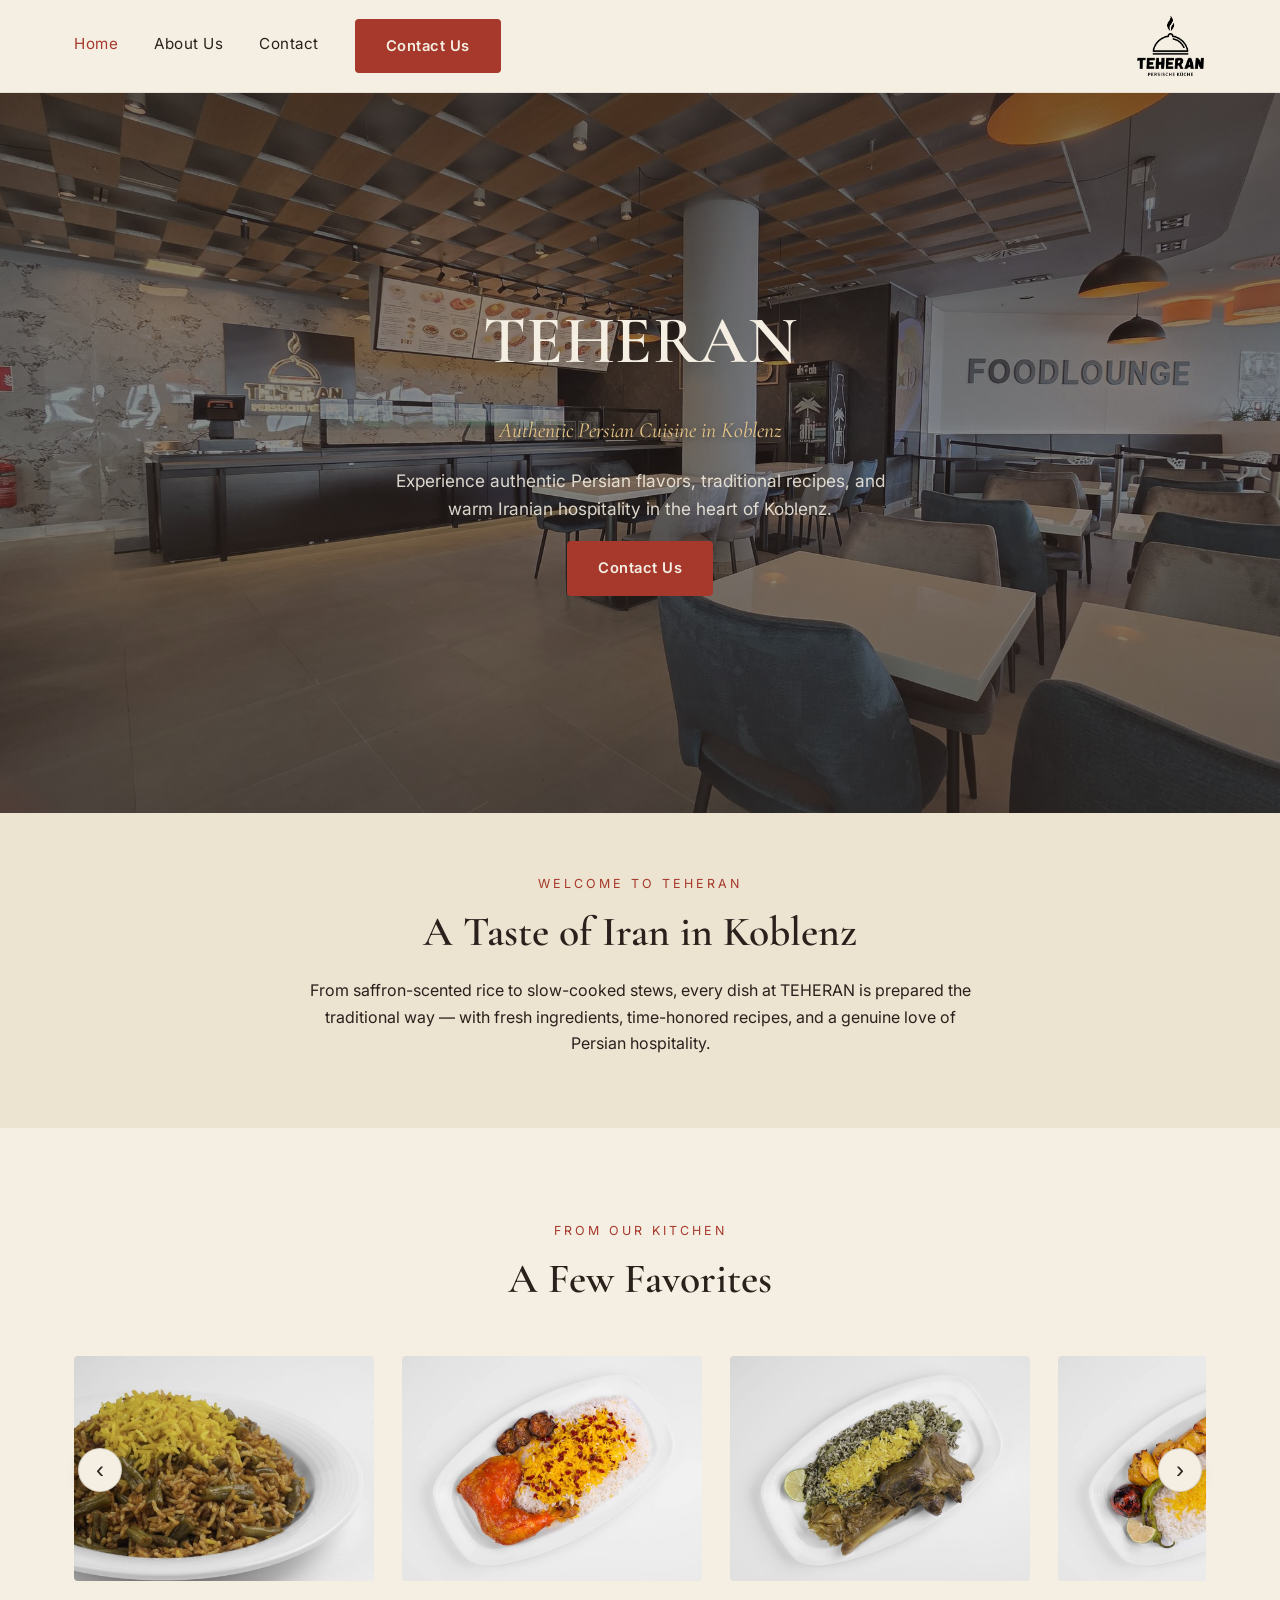
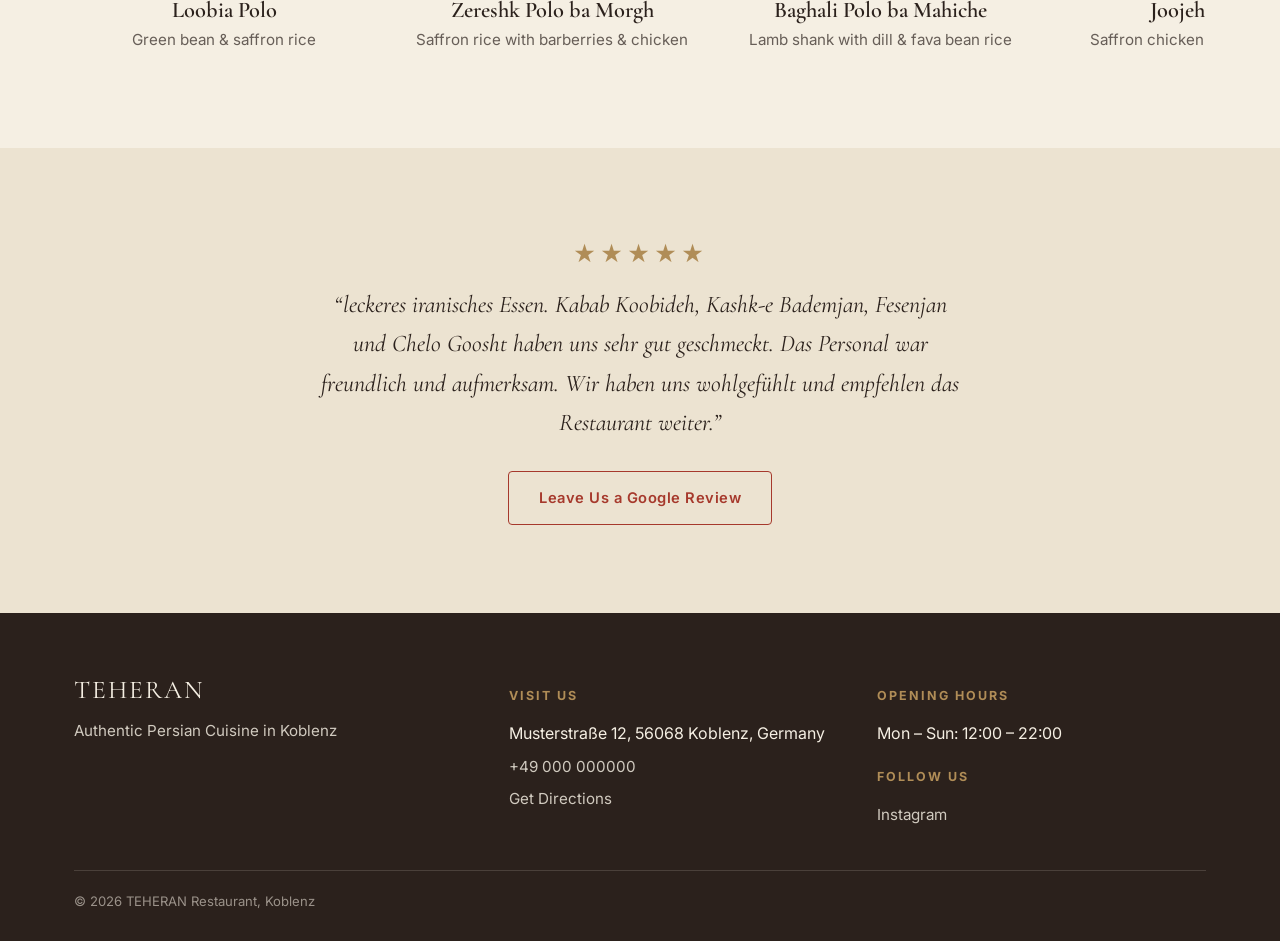
==== index.html @ 73b54c06 "Swap in a real customer review (German) Replace the placeholder review quote with an actual guest re" ====
<!DOCTYPE html>
<html lang="en">
<head>
<meta charset="UTF-8">
<meta name="viewport" content="width=device-width, initial-scale=1.0">
<title>TEHERAN — Authentic Persian Cuisine in Koblenz</title>
<meta name="description" content="TEHERAN is an authentic Persian restaurant in Koblenz, Germany, serving traditional Iranian dishes made with fresh ingredients and warm hospitality.">
<link rel="icon" type="image/png" href="images/logo.png">
<link rel="preconnect" href="https://fonts.googleapis.com">
<link rel="preconnect" href="https://fonts.gstatic.com" crossorigin>
<link href="https://fonts.googleapis.com/css2?family=Cormorant+Garamond:ital,wght@0,500;0,600;1,500&family=Inter:wght@400;500;600&display=swap" rel="stylesheet">
<link rel="stylesheet" href="css/styles.css">
</head>
<body>

<header class="site-header">
  <nav class="nav">
    <a class="nav-brand" href="index.html">
      <img src="images/logo.png" alt="TEHERAN Persian Restaurant logo">
    </a>
    <button class="nav-toggle" aria-label="Toggle navigation" aria-expanded="false">
      <span></span><span></span><span></span>
    </button>
    <div class="nav-menu">
      <div class="nav-links">
        <a href="index.html" aria-current="page">Home</a>
        <a href="about.html">About Us</a>
        <a href="contact.html">Contact</a>
      </div>
      <div class="nav-actions">
        <a class="btn btn-primary" href="contact.html">Contact Us</a>
      </div>
    </div>
  </nav>
</header>

<main>

  <section class="hero">
    <img class="hero-bg" src="images/hero-restaurant.jpg" alt="Inside the TEHERAN restaurant in Koblenz">
    <div class="hero-scrim"></div>
    <div class="container hero-copy">
      <h1>TEHERAN</h1>
      <p class="tagline">Authentic Persian Cuisine in Koblenz</p>
      <p class="lead">Experience authentic Persian flavors, traditional recipes, and warm Iranian hospitality in the heart of Koblenz.</p>
      <div class="btn-row">
        <a class="btn btn-primary" href="contact.html">Contact Us</a>
      </div>
    </div>
  </section>

  <section class="section-tight bg-alt">
    <div class="container intro">
      <span class="eyebrow">Welcome to Teheran</span>
      <h2>A Taste of Iran in Koblenz</h2>
      <p>From saffron-scented rice to slow-cooked stews, every dish at TEHERAN is prepared the traditional way — with fresh ingredients, time-honored recipes, and a genuine love of Persian hospitality.</p>
    </div>
  </section>

  <section id="dishes">
    <div class="container">
      <div class="text-center">
        <span class="eyebrow">From Our Kitchen</span>
        <h2>A Few Favorites</h2>
      </div>
      <div class="carousel-wrap">
        <button class="carousel-arrow prev" type="button" aria-label="Previous dish">&#8249;</button>
        <div class="carousel" id="dish-carousel">
          <div class="carousel-track">
            <figure class="carousel-item">
              <img src="images/dish-loobia-polo.jpg" alt="Loobia Polo — Persian green bean and saffron rice">
              <figcaption>
                <h3>Loobia Polo</h3>
                <p>Green bean &amp; saffron rice</p>
              </figcaption>
            </figure>
            <figure class="carousel-item">
              <img src="images/dish-chicken-saffron-rice.jpg" alt="Zereshk Polo ba Morgh — saffron rice with barberries and chicken">
              <figcaption>
                <h3>Zereshk Polo ba Morgh</h3>
                <p>Saffron rice with barberries &amp; chicken</p>
              </figcaption>
            </figure>
            <figure class="carousel-item">
              <img src="images/dish-baghali-polo-mahiche.jpg" alt="Baghali Polo ba Mahiche — lamb shank with dill and fava bean rice">
              <figcaption>
                <h3>Baghali Polo ba Mahiche</h3>
                <p>Lamb shank with dill &amp; fava bean rice</p>
              </figcaption>
            </figure>
            <figure class="carousel-item">
              <img src="images/dish-joojeh-kabab.jpg" alt="Joojeh Kabab — saffron chicken skewer with rice">
              <figcaption>
                <h3>Joojeh Kabab</h3>
                <p>Saffron chicken skewer with rice</p>
              </figcaption>
            </figure>
            <figure class="carousel-item">
              <img src="images/dish-ghormeh-sabzi.jpg" alt="Ghormeh Sabzi — Persian herb and kidney bean stew with rice">
              <figcaption>
                <h3>Ghormeh Sabzi</h3>
                <p>Herb &amp; kidney bean stew</p>
              </figcaption>
            </figure>
            <figure class="carousel-item">
              <img src="images/dish-kabab-koobideh.jpg" alt="Kabab Koobideh — Persian minced meat skewer with rice">
              <figcaption>
                <h3>Kabab Koobideh</h3>
                <p>Persian minced meat skewer</p>
              </figcaption>
            </figure>
            <figure class="carousel-item">
              <img src="images/dish-gheimeh.jpg" alt="Gheimeh — Persian split pea stew with rice">
              <figcaption>
                <h3>Gheimeh</h3>
                <p>Persian split pea stew</p>
              </figcaption>
            </figure>
          </div>
        </div>
        <button class="carousel-arrow next" type="button" aria-label="Next dish">&#8250;</button>
      </div>
    </div>
  </section>

  <section class="bg-alt reviews">
    <div class="container">
      <div class="stars" aria-hidden="true">★★★★★</div>
      <blockquote>&ldquo;leckeres iranisches Essen. Kabab Koobideh, Kashk-e Bademjan, Fesenjan und Chelo Goosht haben uns sehr gut geschmeckt. Das Personal war freundlich und aufmerksam. Wir haben uns wohlgefühlt und empfehlen das Restaurant weiter.&rdquo;</blockquote>
      <!-- Replace href with your restaurant's actual Google Maps review link -->
      <a class="btn btn-ghost" href="https://search.google.com/local/writereview?placeid=REPLACE_WITH_YOUR_PLACE_ID" target="_blank" rel="noopener">Leave Us a Google Review</a>
    </div>
  </section>

</main>

<footer class="site-footer">
  <div class="container">
    <div class="footer-grid">
      <div class="footer-col">
        <div class="footer-brand-name">TEHERAN</div>
        <p>Authentic Persian Cuisine in Koblenz</p>
      </div>
      <div class="footer-col">
        <h4>Visit Us</h4>
        <div>Musterstraße 12, 56068 Koblenz, Germany</div>
        <div><a href="tel:+49000000000">+49 000 000000</a></div>
        <div><a href="https://maps.google.com/?q=Koblenz+Germany" target="_blank" rel="noopener">Get Directions</a></div>
      </div>
      <div class="footer-col">
        <h4>Opening Hours</h4>
        <div>Mon – Sun: 12:00 – 22:00</div>
        <h4 style="margin-top:20px;">Follow Us</h4>
        <div><a href="https://instagram.com/" target="_blank" rel="noopener">Instagram</a></div>
      </div>
    </div>
    <div class="footer-bottom">
      <span>&copy; 2026 TEHERAN Restaurant, Koblenz</span>
    </div>
  </div>
</footer>

<script src="js/main.js"></script>
</body>
</html>
---- css/styles.css ----
/* ==========================================================================
   TEHERAN — Persian Restaurant, Koblenz
   Palette extracted from the restaurant logo:
   cream/ivory background, deep terracotta-red, dark brown/black linework,
   muted olive-green, warm gold/olive accents.
   ========================================================================== */

:root {
  --cream: #F5EFE3;
  --cream-alt: #ECE3D1;
  --ink: #2B211C;
  --red: #A6392C;
  --red-dark: #832C22;
  --green: #6B7B4E;
  --gold: #B08D57;

  --font-heading: 'Cormorant Garamond', Georgia, 'Times New Roman', serif;
  --font-body: 'Inter', -apple-system, BlinkMacSystemFont, 'Segoe UI', sans-serif;

  --max-width: 1180px;
  --radius: 4px;
}

* { box-sizing: border-box; }

html { scroll-behavior: smooth; }

body {
  margin: 0;
  background: var(--cream);
  color: var(--ink);
  font-family: var(--font-body);
  font-size: 16px;
  line-height: 1.65;
  -webkit-font-smoothing: antialiased;
}

img { max-width: 100%; display: block; }

a { color: inherit; text-decoration: none; }

h1, h2, h3 {
  font-family: var(--font-heading);
  font-weight: 600;
  line-height: 1.15;
  margin: 0 0 0.5em;
  color: var(--ink);
}

h1 { font-size: clamp(2.6rem, 6vw, 4.2rem); letter-spacing: 0.5px; }
h2 { font-size: clamp(1.9rem, 4vw, 2.6rem); }
h3 { font-size: 1.4rem; }

p { margin: 0 0 1em; }

.container {
  max-width: var(--max-width);
  margin: 0 auto;
  padding: 0 24px;
}

.eyebrow {
  display: inline-block;
  font-family: var(--font-body);
  font-size: 0.78rem;
  letter-spacing: 3px;
  text-transform: uppercase;
  color: var(--red);
  margin-bottom: 14px;
}

section { padding: 88px 0; }

.section-tight { padding: 56px 0; }

.bg-alt { background: var(--cream-alt); }

.text-center { text-align: center; }

/* ---------------- Buttons ---------------- */

.btn {
  display: inline-flex;
  align-items: center;
  justify-content: center;
  gap: 8px;
  padding: 14px 30px;
  border-radius: var(--radius);
  font-family: var(--font-body);
  font-size: 0.92rem;
  font-weight: 600;
  letter-spacing: 0.5px;
  border: 1px solid transparent;
  cursor: pointer;
  transition: background-color 0.2s ease, color 0.2s ease, border-color 0.2s ease, transform 0.15s ease;
}

.btn:hover { transform: translateY(-1px); }

.btn-primary {
  background: var(--red);
  color: var(--cream);
}
.btn-primary:hover { background: var(--red-dark); }

.btn-outline {
  background: transparent;
  color: var(--ink);
  border-color: var(--ink);
}
.btn-outline:hover { background: var(--ink); color: var(--cream); }

.btn-ghost {
  background: transparent;
  color: var(--red);
  border-color: var(--red);
}
.btn-ghost:hover { background: var(--red); color: var(--cream); }

.btn-row {
  display: flex;
  flex-wrap: wrap;
  gap: 16px;
}

/* ---------------- Header / Nav ---------------- */

.site-header {
  position: sticky;
  top: 0;
  z-index: 100;
  background: rgba(245, 239, 227, 0.94);
  backdrop-filter: saturate(140%) blur(6px);
  border-bottom: 1px solid rgba(43, 33, 28, 0.08);
}

.nav {
  display: flex;
  align-items: center;
  justify-content: space-between;
  padding: 14px 24px;
  max-width: var(--max-width);
  margin: 0 auto;
}

.nav-brand {
  display: flex;
  align-items: center;
  gap: 12px;
}

.nav-brand img {
  height: 64px;
  width: auto;
  object-fit: contain;
}

.nav-brand { order: 3; }
.nav-toggle { order: 2; }
.nav-menu { order: 1; }

.nav-brand-name {
  font-family: var(--font-heading);
  font-size: 1.4rem;
  letter-spacing: 2px;
  font-weight: 600;
  color: var(--ink);
}

.nav-menu {
  display: flex;
  align-items: center;
  gap: 36px;
}

.nav-links {
  display: flex;
  align-items: center;
  gap: 36px;
}

.nav-links a {
  font-size: 0.95rem;
  letter-spacing: 0.5px;
  color: var(--ink);
  position: relative;
  padding-bottom: 4px;
}

.nav-links a:hover,
.nav-links a[aria-current="page"] {
  color: var(--red);
}

.nav-actions { display: flex; align-items: center; gap: 20px; }

.nav-toggle {
  display: none;
  flex-direction: column;
  gap: 5px;
  background: none;
  border: none;
  cursor: pointer;
  padding: 8px;
}

.nav-toggle span {
  width: 24px;
  height: 2px;
  background: var(--ink);
  display: block;
}

/* ---------------- Hero ---------------- */

.hero {
  position: relative;
  display: flex;
  align-items: center;
  justify-content: center;
  min-height: 560px;
  height: 82vh;
  max-height: 720px;
  overflow: hidden;
}

.hero-bg {
  position: absolute;
  inset: 0;
  width: 100%;
  height: 100%;
  object-fit: cover;
  z-index: 0;
}

.hero-scrim {
  position: absolute;
  inset: 0;
  z-index: 1;
  background: linear-gradient(
    180deg,
    rgba(43, 33, 28, 0.62) 0%,
    rgba(43, 33, 28, 0.5) 50%,
    rgba(43, 33, 28, 0.68) 100%
  );
}

.hero-copy {
  position: relative;
  z-index: 2;
  padding: 48px 0 56px;
  color: var(--cream);
  text-align: center;
}

.hero-copy h1 { color: var(--cream); }

.hero-copy .tagline {
  font-family: var(--font-heading);
  font-style: italic;
  font-size: 1.35rem;
  color: #E7C687;
  text-shadow: 0 1px 6px rgba(0, 0, 0, 0.45);
  margin-bottom: 18px;
}

.hero-copy p.lead {
  font-size: 1.08rem;
  max-width: 46ch;
  margin-left: auto;
  margin-right: auto;
  color: rgba(245, 239, 227, 0.88);
}

.hero-copy .btn-row { justify-content: center; }

.btn-outline-light {
  background: transparent;
  color: var(--cream);
  border-color: rgba(245, 239, 227, 0.7);
}
.btn-outline-light:hover { background: var(--cream); color: var(--ink); border-color: var(--cream); }

/* ---------------- Intro ---------------- */

.intro {
  max-width: 720px;
  margin: 0 auto;
  text-align: center;
}

/* ---------------- Dish carousel ---------------- */

.carousel-wrap {
  position: relative;
  margin-top: 48px;
}

.carousel {
  overflow-x: auto;
  scroll-snap-type: x mandatory;
  -webkit-overflow-scrolling: touch;
  scrollbar-width: none;
}

.carousel::-webkit-scrollbar { display: none; }

.carousel-track {
  display: flex;
  gap: 28px;
  padding: 4px 4px 8px;
}

.carousel-item {
  flex: 0 0 auto;
  width: 300px;
  scroll-snap-align: start;
  text-align: center;
  margin: 0;
}

.carousel-item img {
  width: 100%;
  aspect-ratio: 4 / 3;
  object-fit: cover;
  border-radius: var(--radius);
  margin-bottom: 16px;
  transition: transform 0.4s ease;
}

.carousel-item:hover img { transform: scale(1.03); }

.carousel-item h3 { margin-bottom: 4px; }

.carousel-item p { color: rgba(43, 33, 28, 0.7); font-size: 0.95rem; margin: 0; }

.carousel-arrow {
  position: absolute;
  top: 118px;
  transform: translateY(-50%);
  width: 44px;
  height: 44px;
  border-radius: 50%;
  background: var(--cream);
  border: 1px solid rgba(43, 33, 28, 0.15);
  color: var(--ink);
  font-size: 1.5rem;
  line-height: 1;
  cursor: pointer;
  display: flex;
  align-items: center;
  justify-content: center;
  box-shadow: 0 4px 14px rgba(43, 33, 28, 0.1);
  z-index: 2;
}

.carousel-arrow:hover { background: var(--red); color: var(--cream); border-color: var(--red); }

.carousel-arrow.prev { left: 4px; }
.carousel-arrow.next { right: 4px; }

/* ---------------- Reviews ---------------- */

.reviews {
  text-align: center;
}

.reviews .stars {
  color: var(--gold);
  font-size: 1.4rem;
  letter-spacing: 4px;
  margin-bottom: 12px;
}

.reviews blockquote {
  font-family: var(--font-heading);
  font-style: italic;
  font-size: 1.5rem;
  max-width: 640px;
  margin: 0 auto 28px;
  color: var(--ink);
}

/* ---------------- Footer ---------------- */

.site-footer {
  background: var(--ink);
  color: var(--cream);
  padding: 56px 0 28px;
}

.footer-grid {
  display: grid;
  grid-template-columns: 1.2fr 1fr 1fr;
  gap: 40px;
  margin-bottom: 36px;
}

.footer-brand-name {
  font-family: var(--font-heading);
  font-size: 1.6rem;
  letter-spacing: 2px;
  margin-bottom: 10px;
}

.footer-col h4 {
  font-family: var(--font-body);
  font-size: 0.78rem;
  letter-spacing: 2px;
  text-transform: uppercase;
  color: var(--gold);
  margin-bottom: 14px;
}

.footer-col p, .footer-col a { color: rgba(245, 239, 227, 0.82); font-size: 0.95rem; }
.footer-col a:hover { color: var(--cream); }
.footer-col div { margin-bottom: 6px; }

.footer-bottom {
  border-top: 1px solid rgba(245, 239, 227, 0.15);
  padding-top: 20px;
  font-size: 0.82rem;
  color: rgba(245, 239, 227, 0.55);
  display: flex;
  justify-content: space-between;
  flex-wrap: wrap;
  gap: 8px;
}

/* ---------------- About page ---------------- */

.about-grid {
  display: grid;
  grid-template-columns: 0.9fr 1.1fr;
  gap: 64px;
  align-items: start;
}

.about-image {
  border-radius: var(--radius);
  overflow: hidden;
  aspect-ratio: 4 / 5;
  position: sticky;
  top: 104px;
}

.about-image img { width: 100%; height: 100%; object-fit: cover; }

.about-copy .divider {
  width: 60px;
  height: 2px;
  background: var(--gold);
  margin: 18px 0 24px;
}

.about-copy p { color: rgba(43, 33, 28, 0.85); }

.about-copy p.about-signature {
  margin-top: 32px;
  padding-top: 24px;
  border-top: 1px solid rgba(43, 33, 28, 0.12);
  font-family: var(--font-heading);
  font-style: italic;
  font-size: 1.15rem;
  line-height: 1.6;
  color: var(--ink);
}

/* ---------------- Contact page ---------------- */

.contact-grid {
  display: grid;
  grid-template-columns: 1.1fr 0.9fr;
  gap: 56px;
  align-items: start;
}

.form-field { margin-bottom: 20px; }

.form-field label {
  display: block;
  font-size: 0.85rem;
  letter-spacing: 0.5px;
  margin-bottom: 6px;
  color: rgba(43, 33, 28, 0.75);
}

.form-field input,
.form-field textarea {
  width: 100%;
  padding: 13px 14px;
  border: 1px solid rgba(43, 33, 28, 0.25);
  border-radius: var(--radius);
  background: var(--cream);
  font-family: var(--font-body);
  font-size: 0.98rem;
  color: var(--ink);
}

.form-field input:focus,
.form-field textarea:focus {
  outline: none;
  border-color: var(--red);
}

.form-field textarea { resize: vertical; min-height: 130px; }

.form-note {
  font-size: 0.85rem;
  color: rgba(43, 33, 28, 0.6);
  margin-top: 10px;
}

.info-card {
  background: var(--cream-alt);
  border-radius: var(--radius);
  padding: 32px;
  margin-bottom: 24px;
}

.info-card h4 {
  font-size: 0.78rem;
  letter-spacing: 2px;
  text-transform: uppercase;
  color: var(--red);
  margin-bottom: 6px;
}

.info-card div { margin-bottom: 16px; }
.info-card div:last-child { margin-bottom: 0; }

.map-frame {
  border-radius: var(--radius);
  overflow: hidden;
  border: 1px solid rgba(43, 33, 28, 0.12);
}

.map-frame iframe { width: 100%; height: 340px; border: 0; display: block; }

/* ---------------- Responsive ---------------- */

@media (max-width: 860px) {
  .hero {
    min-height: 480px;
    height: 70vh;
  }

  .about-grid,
  .contact-grid,
  .footer-grid {
    grid-template-columns: 1fr;
  }

  .about-image { position: static; }

  .about-grid { text-align: left; }

  .carousel-item { width: 260px; }

  .footer-grid { gap: 32px; }

  section { padding: 64px 0; }
}

@media (max-width: 720px) {
  .nav-menu { display: none; }

  .nav-toggle { display: flex; }

  .nav.is-open .nav-menu {
    display: flex;
    flex-direction: column;
    align-items: flex-start;
    gap: 18px;
    position: absolute;
    top: 100%;
    left: 0;
    right: 0;
    background: var(--cream);
    padding: 24px;
    border-bottom: 1px solid rgba(43, 33, 28, 0.08);
  }

  .carousel-arrow { width: 38px; height: 38px; font-size: 1.3rem; }
}
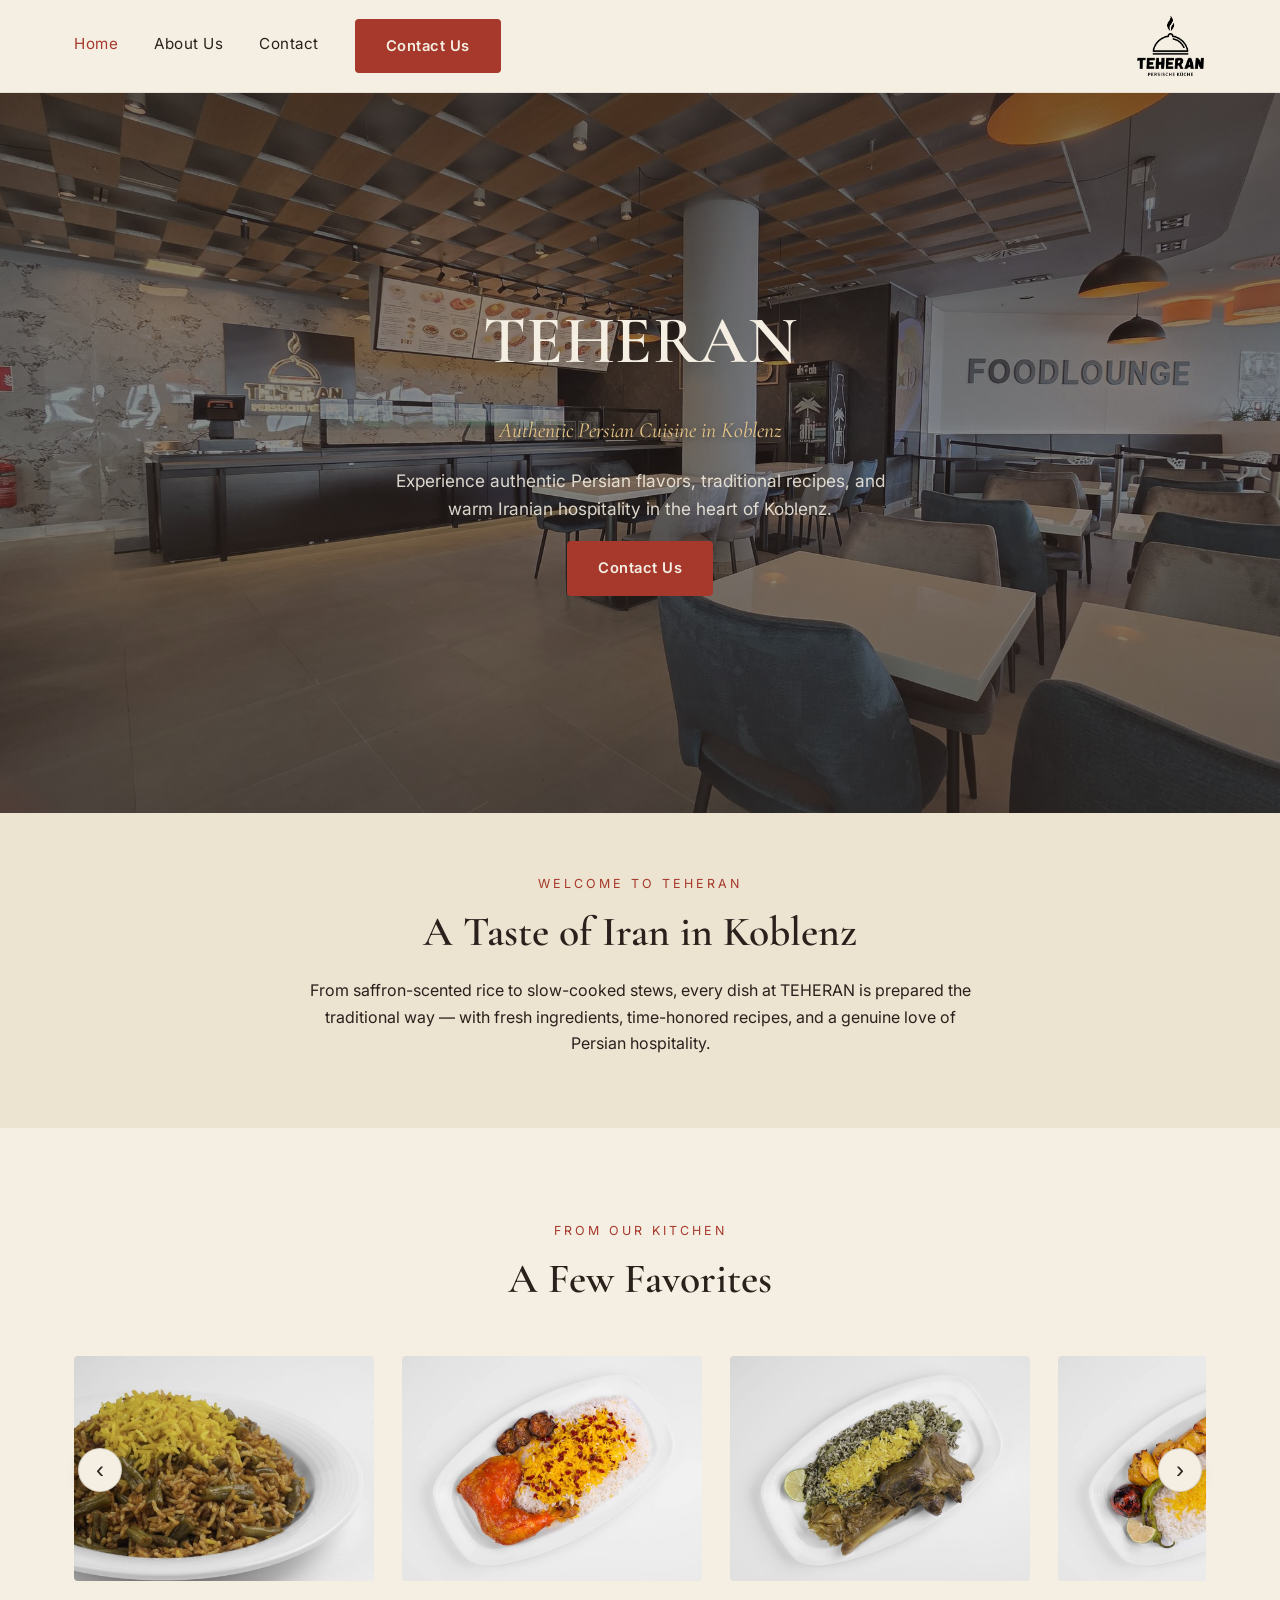
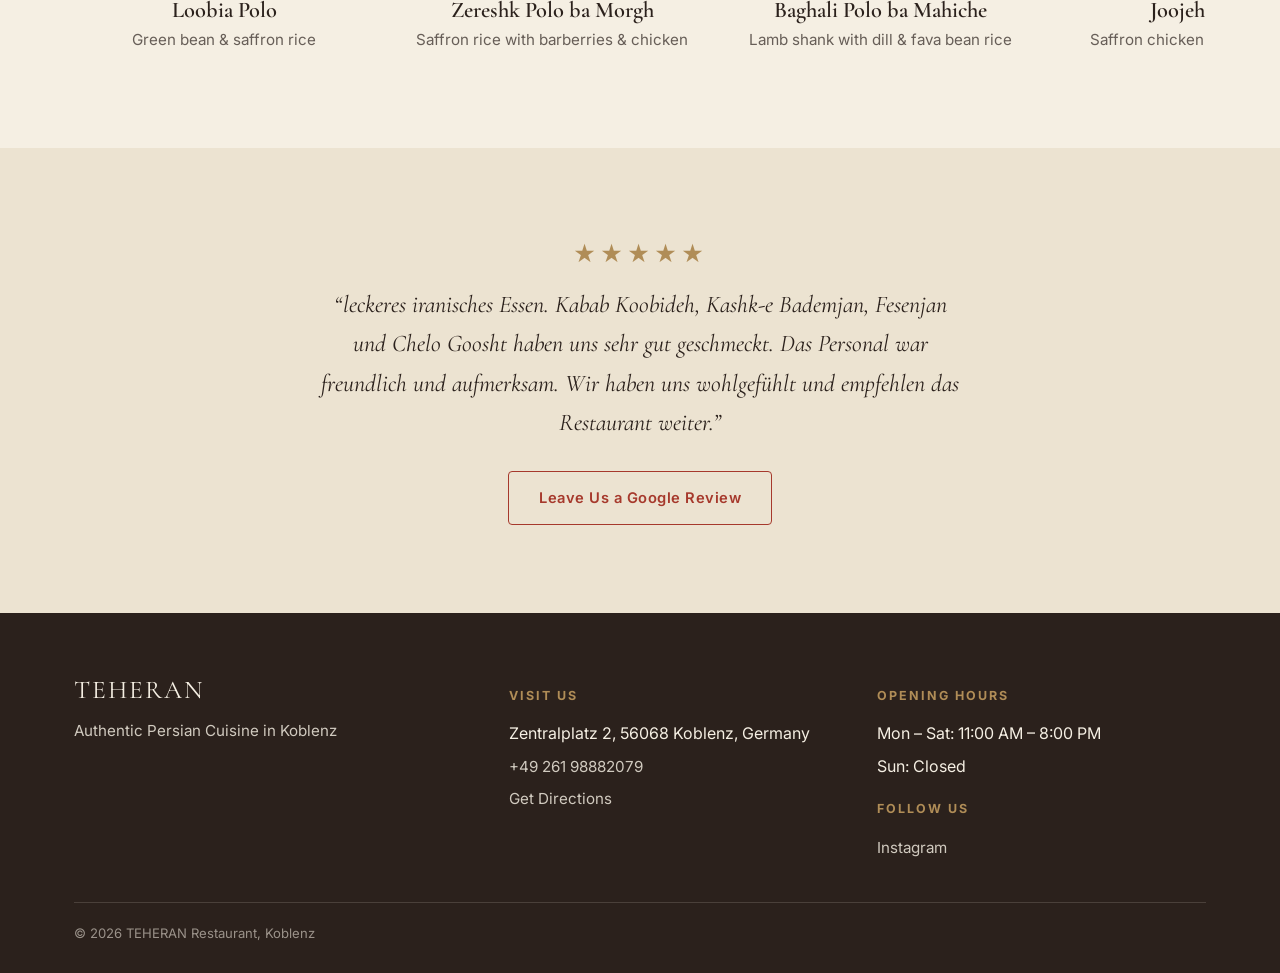
==== commit 1b74b2a6: "Add real business data to footer and Contact page Replace placeholder address, phone, and opening ho" ====
--- a/index.html
+++ b/index.html
@@ -143,13 +143,14 @@
       </div>
       <div class="footer-col">
         <h4>Visit Us</h4>
-        <div>Musterstraße 12, 56068 Koblenz, Germany</div>
-        <div><a href="tel:+49000000000">+49 000 000000</a></div>
-        <div><a href="https://maps.google.com/?q=Koblenz+Germany" target="_blank" rel="noopener">Get Directions</a></div>
+        <div>Zentralplatz 2, 56068 Koblenz, Germany</div>
+        <div><a href="tel:+4926198882079">+49 261 98882079</a></div>
+        <div><a href="https://maps.google.com/?q=Zentralplatz+2,+56068+Koblenz,+Germany" target="_blank" rel="noopener">Get Directions</a></div>
       </div>
       <div class="footer-col">
         <h4>Opening Hours</h4>
-        <div>Mon – Sun: 12:00 – 22:00</div>
+        <div>Mon – Sat: 11:00 AM – 8:00 PM</div>
+        <div>Sun: Closed</div>
         <h4 style="margin-top:20px;">Follow Us</h4>
         <div><a href="https://instagram.com/" target="_blank" rel="noopener">Instagram</a></div>
       </div>
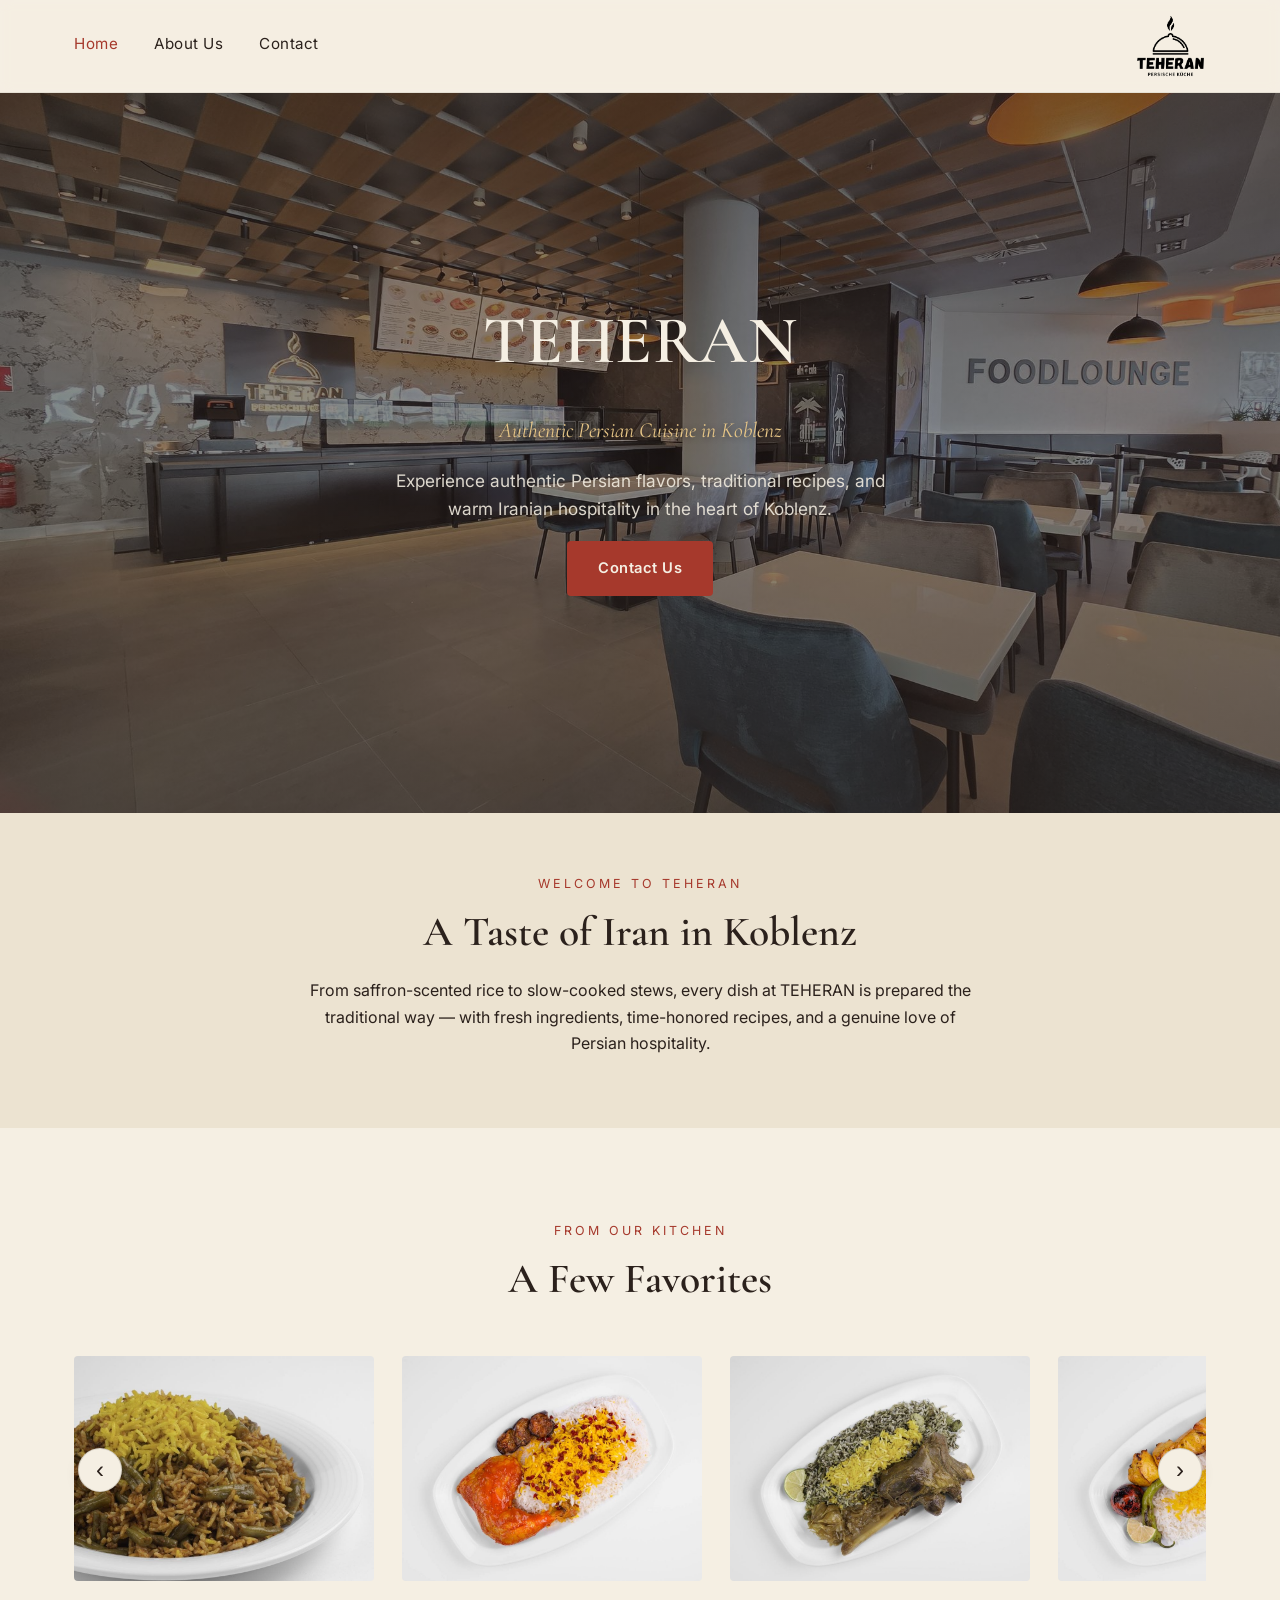
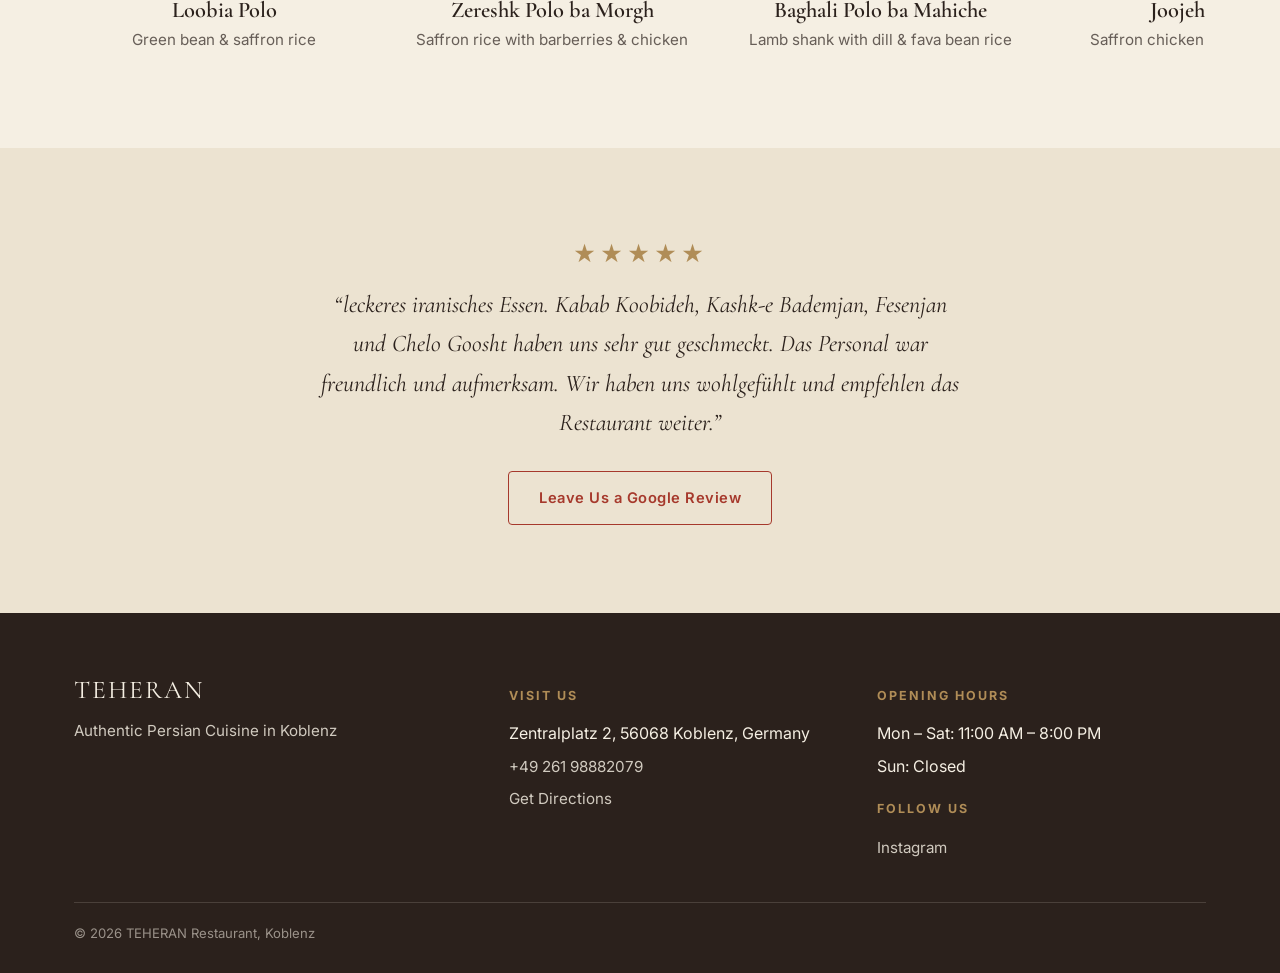
==== commit f2c0439f: "Remove redundant "Contact Us" button from header nav The nav already links to the Contact page, so t" ====
--- a/index.html
+++ b/index.html
@@ -26,9 +26,6 @@
         <a href="index.html" aria-current="page">Home</a>
         <a href="about.html">About Us</a>
         <a href="contact.html">Contact</a>
-      </div>
-      <div class="nav-actions">
-        <a class="btn btn-primary" href="contact.html">Contact Us</a>
       </div>
     </div>
   </nav>
@@ -152,7 +149,7 @@
         <div>Mon – Sat: 11:00 AM – 8:00 PM</div>
         <div>Sun: Closed</div>
         <h4 style="margin-top:20px;">Follow Us</h4>
-        <div><a href="https://instagram.com/" target="_blank" rel="noopener">Instagram</a></div>
+        <div><a href="https://www.instagram.com/taste.of.teheran/" target="_blank" rel="noopener">Instagram</a></div>
       </div>
     </div>
     <div class="footer-bottom">
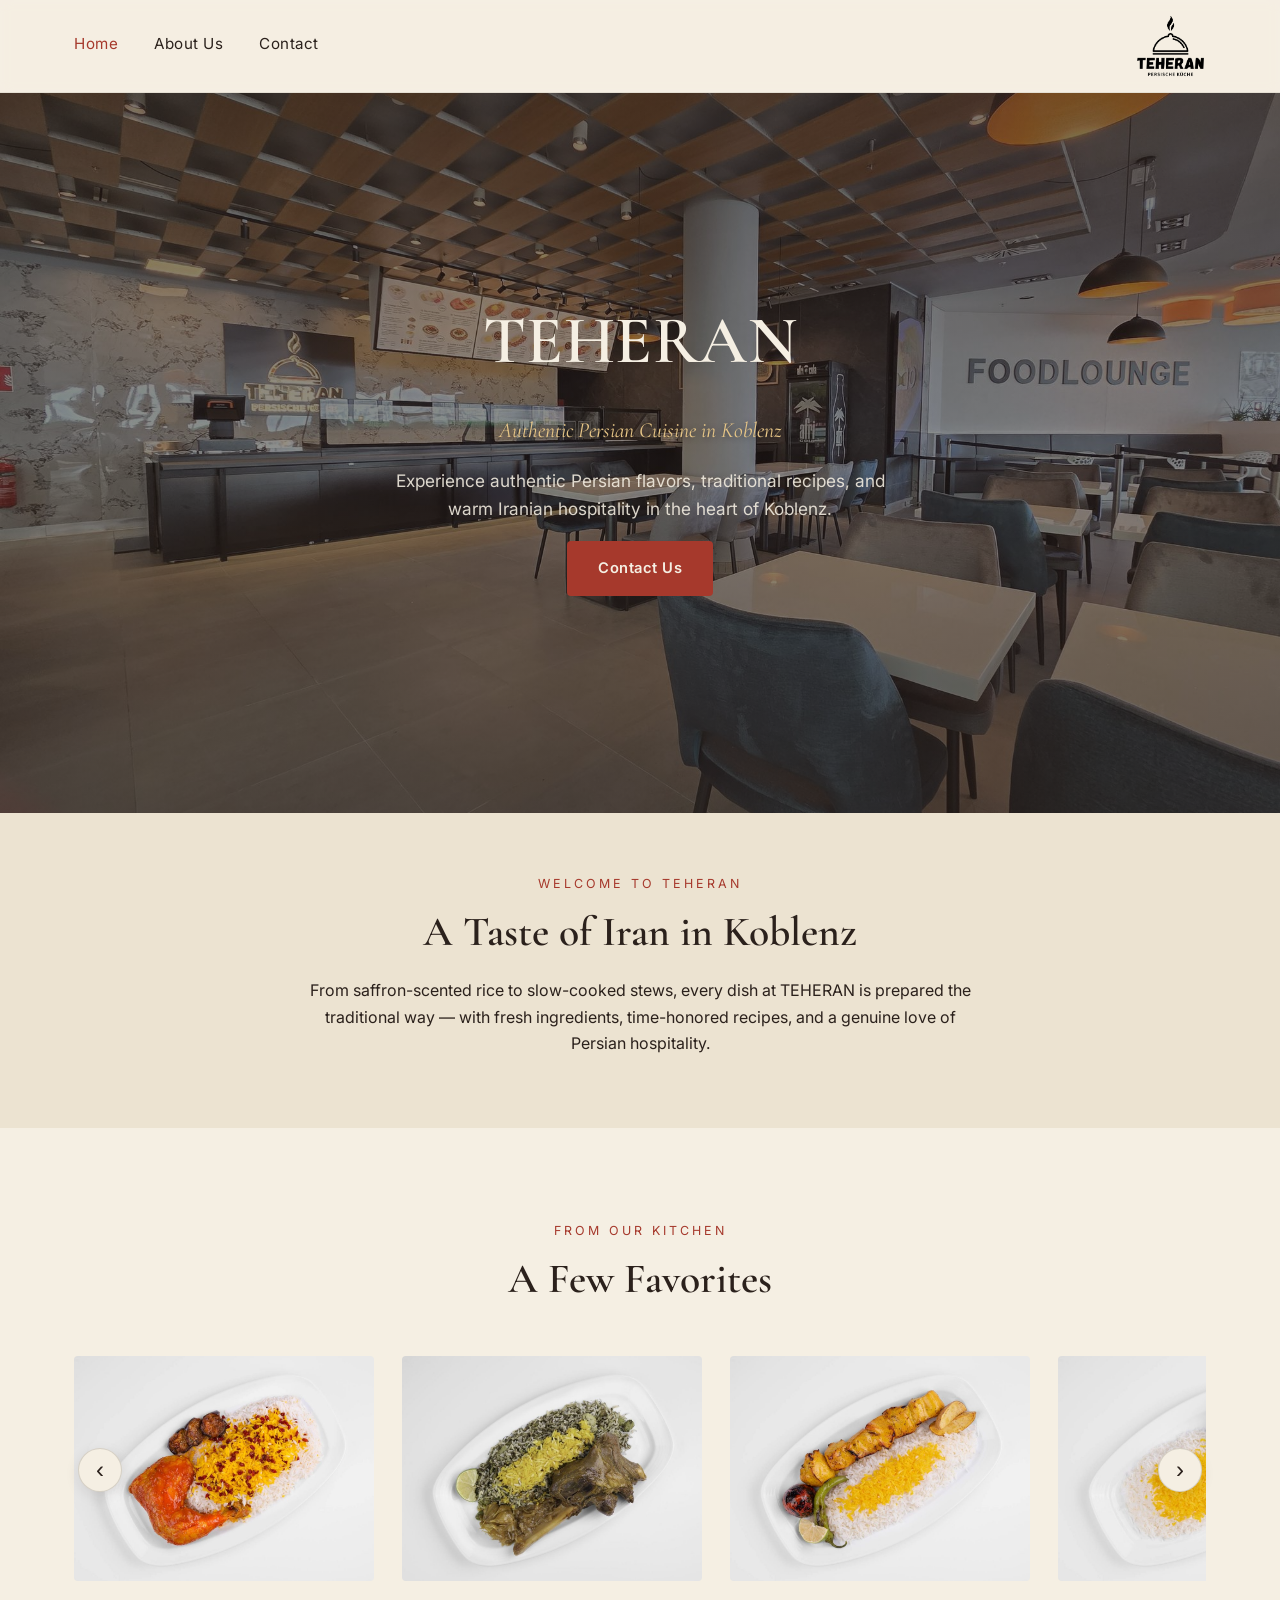
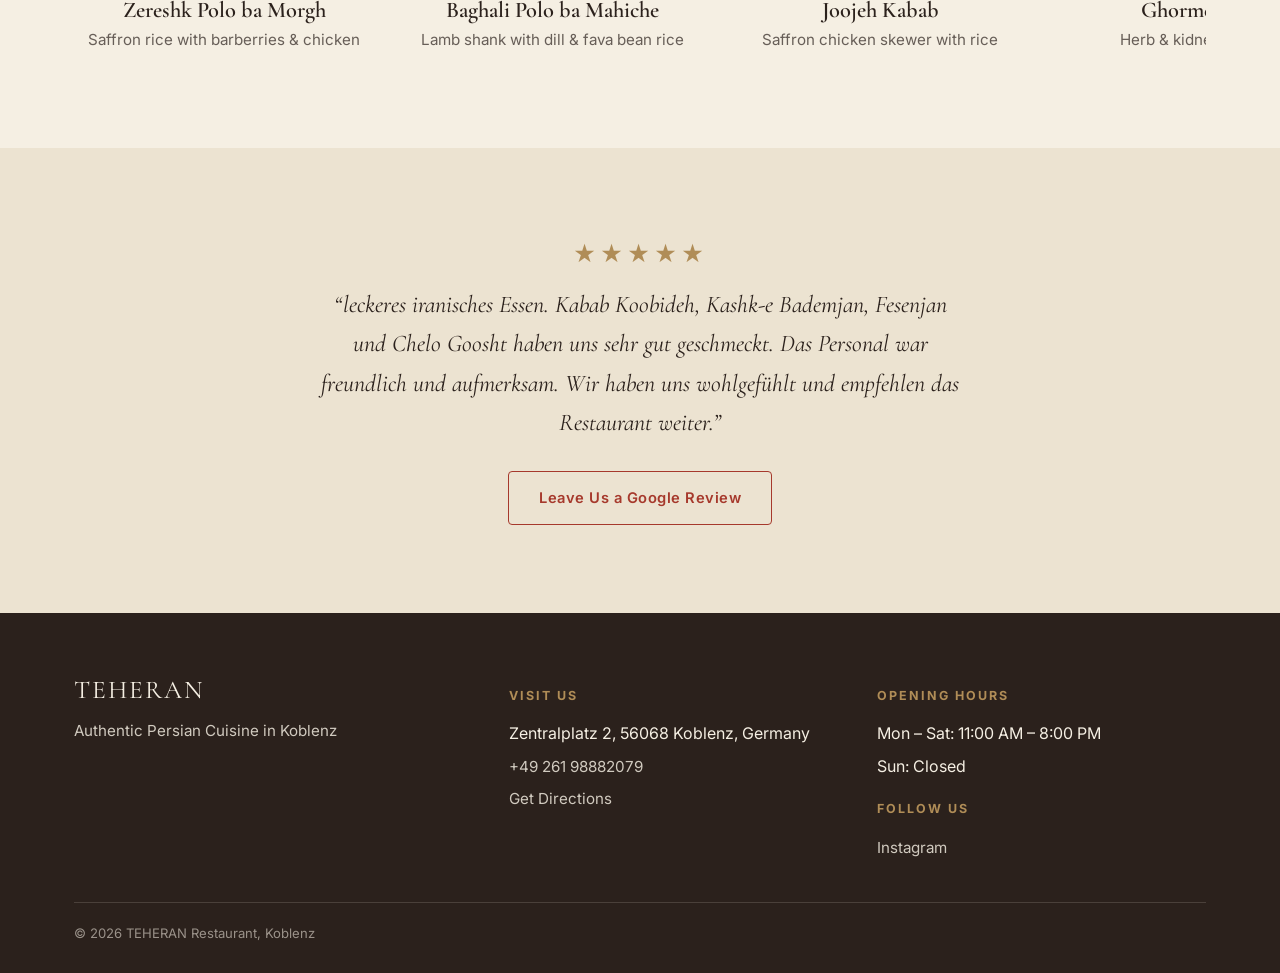
==== commit bbc53991: "Remove Loobia Polo from dish carousel Drop the card and its now-unused image, leaving 6 dishes in th" ====
--- a/index.html
+++ b/index.html
@@ -65,13 +65,6 @@
         <div class="carousel" id="dish-carousel">
           <div class="carousel-track">
             <figure class="carousel-item">
-              <img src="images/dish-loobia-polo.jpg" alt="Loobia Polo — Persian green bean and saffron rice">
-              <figcaption>
-                <h3>Loobia Polo</h3>
-                <p>Green bean &amp; saffron rice</p>
-              </figcaption>
-            </figure>
-            <figure class="carousel-item">
               <img src="images/dish-chicken-saffron-rice.jpg" alt="Zereshk Polo ba Morgh — saffron rice with barberries and chicken">
               <figcaption>
                 <h3>Zereshk Polo ba Morgh</h3>
@@ -124,8 +117,7 @@
     <div class="container">
       <div class="stars" aria-hidden="true">★★★★★</div>
       <blockquote>&ldquo;leckeres iranisches Essen. Kabab Koobideh, Kashk-e Bademjan, Fesenjan und Chelo Goosht haben uns sehr gut geschmeckt. Das Personal war freundlich und aufmerksam. Wir haben uns wohlgefühlt und empfehlen das Restaurant weiter.&rdquo;</blockquote>
-      <!-- Replace href with your restaurant's actual Google Maps review link -->
-      <a class="btn btn-ghost" href="https://search.google.com/local/writereview?placeid=REPLACE_WITH_YOUR_PLACE_ID" target="_blank" rel="noopener">Leave Us a Google Review</a>
+      <a class="btn btn-ghost" href="https://maps.app.goo.gl/7ijiK4Vi56CVdsTt8?g_st=ic" target="_blank" rel="noopener">Leave Us a Google Review</a>
     </div>
   </section>
 
@@ -142,7 +134,7 @@
         <h4>Visit Us</h4>
         <div>Zentralplatz 2, 56068 Koblenz, Germany</div>
         <div><a href="tel:+4926198882079">+49 261 98882079</a></div>
-        <div><a href="https://maps.google.com/?q=Zentralplatz+2,+56068+Koblenz,+Germany" target="_blank" rel="noopener">Get Directions</a></div>
+        <div><a href="https://maps.app.goo.gl/7ijiK4Vi56CVdsTt8?g_st=ic" target="_blank" rel="noopener">Get Directions</a></div>
       </div>
       <div class="footer-col">
         <h4>Opening Hours</h4>
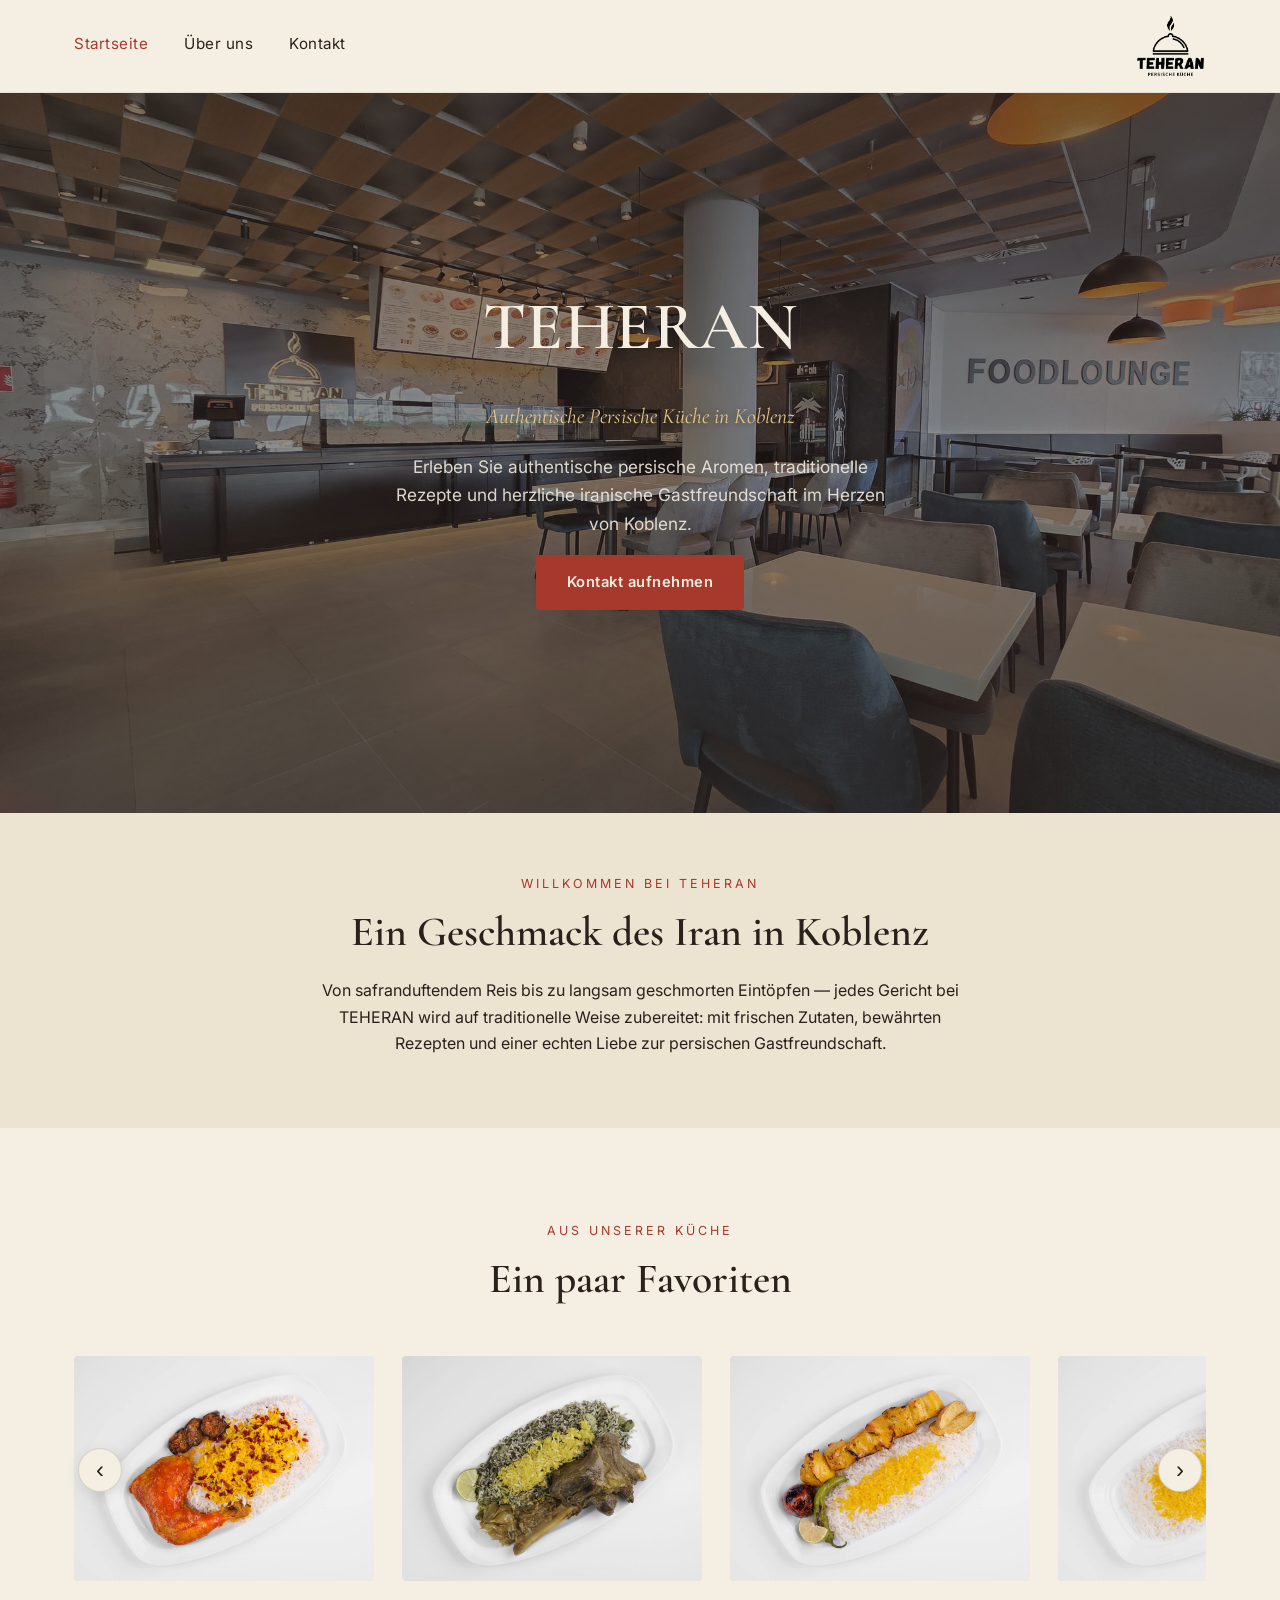
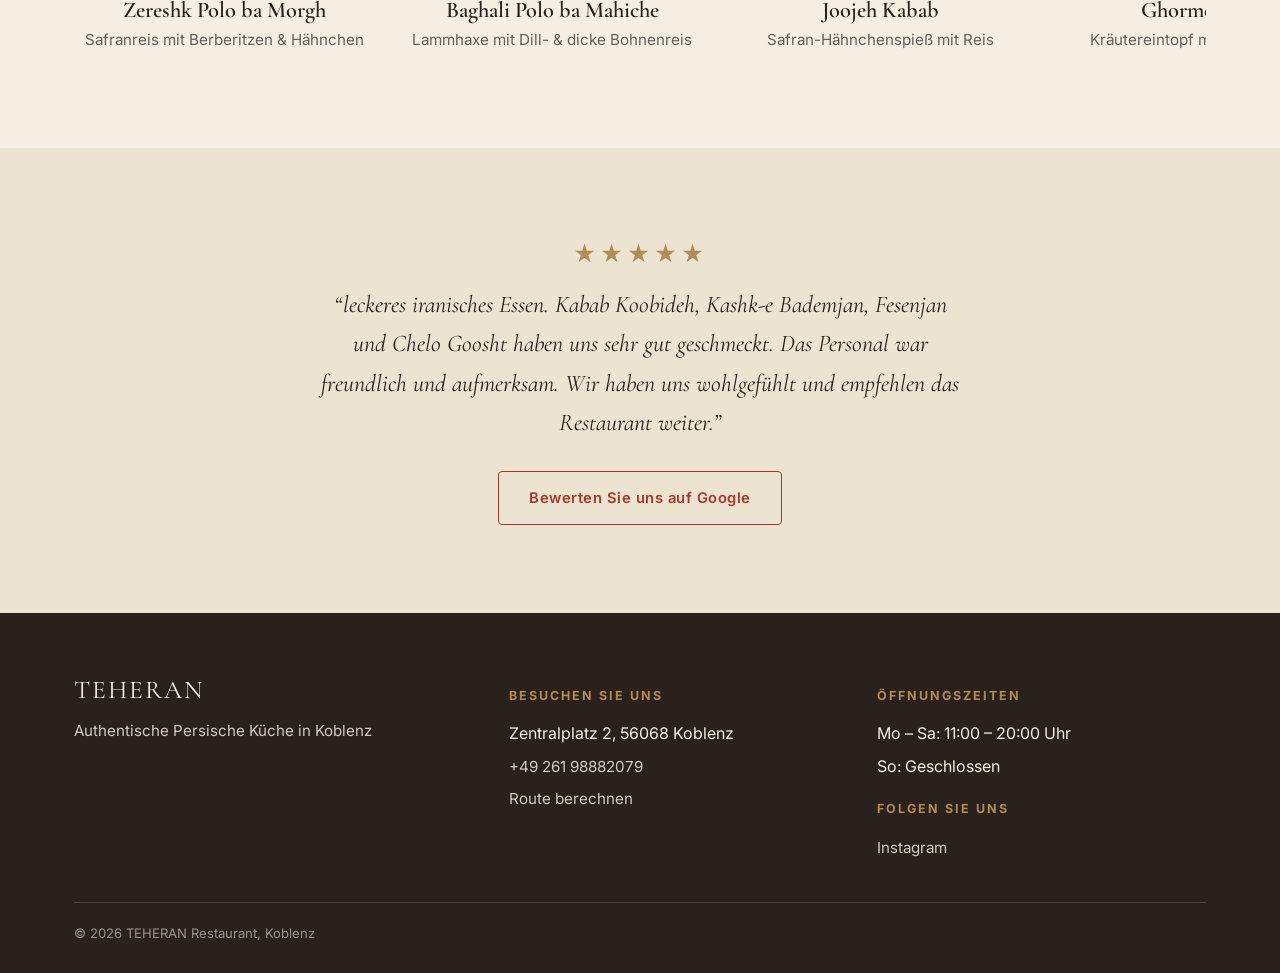
==== commit cdfff6b7: "Translate the whole website to German Translate nav, hero, all section copy, the dish carousel capti" ====
--- a/index.html
+++ b/index.html
@@ -1,10 +1,10 @@
 <!DOCTYPE html>
-<html lang="en">
+<html lang="de">
 <head>
 <meta charset="UTF-8">
 <meta name="viewport" content="width=device-width, initial-scale=1.0">
-<title>TEHERAN — Authentic Persian Cuisine in Koblenz</title>
-<meta name="description" content="TEHERAN is an authentic Persian restaurant in Koblenz, Germany, serving traditional Iranian dishes made with fresh ingredients and warm hospitality.">
+<title>TEHERAN — Authentische Persische Küche in Koblenz</title>
+<meta name="description" content="TEHERAN ist ein authentisches persisches Restaurant in Koblenz, das traditionelle iranische Gerichte mit frischen Zutaten und herzlicher Gastfreundschaft serviert.">
 <link rel="icon" type="image/png" href="images/logo.png">
 <link rel="preconnect" href="https://fonts.googleapis.com">
 <link rel="preconnect" href="https://fonts.gstatic.com" crossorigin>
@@ -16,16 +16,16 @@
 <header class="site-header">
   <nav class="nav">
     <a class="nav-brand" href="index.html">
-      <img src="images/logo.png" alt="TEHERAN Persian Restaurant logo">
+      <img src="images/logo.png" alt="TEHERAN Persisches Restaurant Logo">
     </a>
-    <button class="nav-toggle" aria-label="Toggle navigation" aria-expanded="false">
+    <button class="nav-toggle" aria-label="Navigation umschalten" aria-expanded="false">
       <span></span><span></span><span></span>
     </button>
     <div class="nav-menu">
       <div class="nav-links">
-        <a href="index.html" aria-current="page">Home</a>
-        <a href="about.html">About Us</a>
-        <a href="contact.html">Contact</a>
+        <a href="index.html" aria-current="page">Startseite</a>
+        <a href="about.html">Über uns</a>
+        <a href="contact.html">Kontakt</a>
       </div>
     </div>
   </nav>
@@ -34,81 +34,81 @@
 <main>
 
   <section class="hero">
-    <img class="hero-bg" src="images/hero-restaurant.jpg" alt="Inside the TEHERAN restaurant in Koblenz">
+    <img class="hero-bg" src="images/hero-restaurant.jpg" alt="Innenansicht des Restaurants TEHERAN in Koblenz">
     <div class="hero-scrim"></div>
     <div class="container hero-copy">
       <h1>TEHERAN</h1>
-      <p class="tagline">Authentic Persian Cuisine in Koblenz</p>
-      <p class="lead">Experience authentic Persian flavors, traditional recipes, and warm Iranian hospitality in the heart of Koblenz.</p>
+      <p class="tagline">Authentische Persische Küche in Koblenz</p>
+      <p class="lead">Erleben Sie authentische persische Aromen, traditionelle Rezepte und herzliche iranische Gastfreundschaft im Herzen von Koblenz.</p>
       <div class="btn-row">
-        <a class="btn btn-primary" href="contact.html">Contact Us</a>
+        <a class="btn btn-primary" href="contact.html">Kontakt aufnehmen</a>
       </div>
     </div>
   </section>
 
   <section class="section-tight bg-alt">
     <div class="container intro">
-      <span class="eyebrow">Welcome to Teheran</span>
-      <h2>A Taste of Iran in Koblenz</h2>
-      <p>From saffron-scented rice to slow-cooked stews, every dish at TEHERAN is prepared the traditional way — with fresh ingredients, time-honored recipes, and a genuine love of Persian hospitality.</p>
+      <span class="eyebrow">Willkommen bei TEHERAN</span>
+      <h2>Ein Geschmack des Iran in Koblenz</h2>
+      <p>Von safranduftendem Reis bis zu langsam geschmorten Eintöpfen — jedes Gericht bei TEHERAN wird auf traditionelle Weise zubereitet: mit frischen Zutaten, bewährten Rezepten und einer echten Liebe zur persischen Gastfreundschaft.</p>
     </div>
   </section>
 
   <section id="dishes">
     <div class="container">
       <div class="text-center">
-        <span class="eyebrow">From Our Kitchen</span>
-        <h2>A Few Favorites</h2>
+        <span class="eyebrow">Aus unserer Küche</span>
+        <h2>Ein paar Favoriten</h2>
       </div>
       <div class="carousel-wrap">
-        <button class="carousel-arrow prev" type="button" aria-label="Previous dish">&#8249;</button>
+        <button class="carousel-arrow prev" type="button" aria-label="Vorheriges Gericht">&#8249;</button>
         <div class="carousel" id="dish-carousel">
           <div class="carousel-track">
             <figure class="carousel-item">
-              <img src="images/dish-chicken-saffron-rice.jpg" alt="Zereshk Polo ba Morgh — saffron rice with barberries and chicken">
+              <img src="images/dish-chicken-saffron-rice.jpg" alt="Zereshk Polo ba Morgh — Safranreis mit Berberitzen und Hähnchen">
               <figcaption>
                 <h3>Zereshk Polo ba Morgh</h3>
-                <p>Saffron rice with barberries &amp; chicken</p>
+                <p>Safranreis mit Berberitzen &amp; Hähnchen</p>
               </figcaption>
             </figure>
             <figure class="carousel-item">
-              <img src="images/dish-baghali-polo-mahiche.jpg" alt="Baghali Polo ba Mahiche — lamb shank with dill and fava bean rice">
+              <img src="images/dish-baghali-polo-mahiche.jpg" alt="Baghali Polo ba Mahiche — Lammhaxe mit Dill- und dicke Bohnenreis">
               <figcaption>
                 <h3>Baghali Polo ba Mahiche</h3>
-                <p>Lamb shank with dill &amp; fava bean rice</p>
+                <p>Lammhaxe mit Dill- &amp; dicke Bohnenreis</p>
               </figcaption>
             </figure>
             <figure class="carousel-item">
-              <img src="images/dish-joojeh-kabab.jpg" alt="Joojeh Kabab — saffron chicken skewer with rice">
+              <img src="images/dish-joojeh-kabab.jpg" alt="Joojeh Kabab — Safran-Hähnchenspieß mit Reis">
               <figcaption>
                 <h3>Joojeh Kabab</h3>
-                <p>Saffron chicken skewer with rice</p>
+                <p>Safran-Hähnchenspieß mit Reis</p>
               </figcaption>
             </figure>
             <figure class="carousel-item">
-              <img src="images/dish-ghormeh-sabzi.jpg" alt="Ghormeh Sabzi — Persian herb and kidney bean stew with rice">
+              <img src="images/dish-ghormeh-sabzi.jpg" alt="Ghormeh Sabzi — persischer Kräutereintopf mit Kidneybohnen und Reis">
               <figcaption>
                 <h3>Ghormeh Sabzi</h3>
-                <p>Herb &amp; kidney bean stew</p>
+                <p>Kräutereintopf mit Kidneybohnen</p>
               </figcaption>
             </figure>
             <figure class="carousel-item">
-              <img src="images/dish-kabab-koobideh.jpg" alt="Kabab Koobideh — Persian minced meat skewer with rice">
+              <img src="images/dish-kabab-koobideh.jpg" alt="Kabab Koobideh — persischer Hackfleischspieß mit Reis">
               <figcaption>
                 <h3>Kabab Koobideh</h3>
-                <p>Persian minced meat skewer</p>
+                <p>Persischer Hackfleischspieß</p>
               </figcaption>
             </figure>
             <figure class="carousel-item">
-              <img src="images/dish-gheimeh.jpg" alt="Gheimeh — Persian split pea stew with rice">
+              <img src="images/dish-gheimeh.jpg" alt="Gheimeh — persischer Erbseneintopf mit Reis">
               <figcaption>
                 <h3>Gheimeh</h3>
-                <p>Persian split pea stew</p>
+                <p>Persischer Erbseneintopf</p>
               </figcaption>
             </figure>
           </div>
         </div>
-        <button class="carousel-arrow next" type="button" aria-label="Next dish">&#8250;</button>
+        <button class="carousel-arrow next" type="button" aria-label="Nächstes Gericht">&#8250;</button>
       </div>
     </div>
   </section>
@@ -117,7 +117,7 @@
     <div class="container">
       <div class="stars" aria-hidden="true">★★★★★</div>
       <blockquote>&ldquo;leckeres iranisches Essen. Kabab Koobideh, Kashk-e Bademjan, Fesenjan und Chelo Goosht haben uns sehr gut geschmeckt. Das Personal war freundlich und aufmerksam. Wir haben uns wohlgefühlt und empfehlen das Restaurant weiter.&rdquo;</blockquote>
-      <a class="btn btn-ghost" href="https://maps.app.goo.gl/7ijiK4Vi56CVdsTt8?g_st=ic" target="_blank" rel="noopener">Leave Us a Google Review</a>
+      <a class="btn btn-ghost" href="https://maps.app.goo.gl/7ijiK4Vi56CVdsTt8?g_st=ic" target="_blank" rel="noopener">Bewerten Sie uns auf Google</a>
     </div>
   </section>
 
@@ -128,19 +128,19 @@
     <div class="footer-grid">
       <div class="footer-col">
         <div class="footer-brand-name">TEHERAN</div>
-        <p>Authentic Persian Cuisine in Koblenz</p>
+        <p>Authentische Persische Küche in Koblenz</p>
       </div>
       <div class="footer-col">
-        <h4>Visit Us</h4>
-        <div>Zentralplatz 2, 56068 Koblenz, Germany</div>
+        <h4>Besuchen Sie uns</h4>
+        <div>Zentralplatz 2, 56068 Koblenz</div>
         <div><a href="tel:+4926198882079">+49 261 98882079</a></div>
-        <div><a href="https://maps.app.goo.gl/7ijiK4Vi56CVdsTt8?g_st=ic" target="_blank" rel="noopener">Get Directions</a></div>
+        <div><a href="https://maps.app.goo.gl/7ijiK4Vi56CVdsTt8?g_st=ic" target="_blank" rel="noopener">Route berechnen</a></div>
       </div>
       <div class="footer-col">
-        <h4>Opening Hours</h4>
-        <div>Mon – Sat: 11:00 AM – 8:00 PM</div>
-        <div>Sun: Closed</div>
-        <h4 style="margin-top:20px;">Follow Us</h4>
+        <h4>Öffnungszeiten</h4>
+        <div>Mo – Sa: 11:00 – 20:00 Uhr</div>
+        <div>So: Geschlossen</div>
+        <h4 style="margin-top:20px;">Folgen Sie uns</h4>
         <div><a href="https://www.instagram.com/taste.of.teheran/" target="_blank" rel="noopener">Instagram</a></div>
       </div>
     </div>
